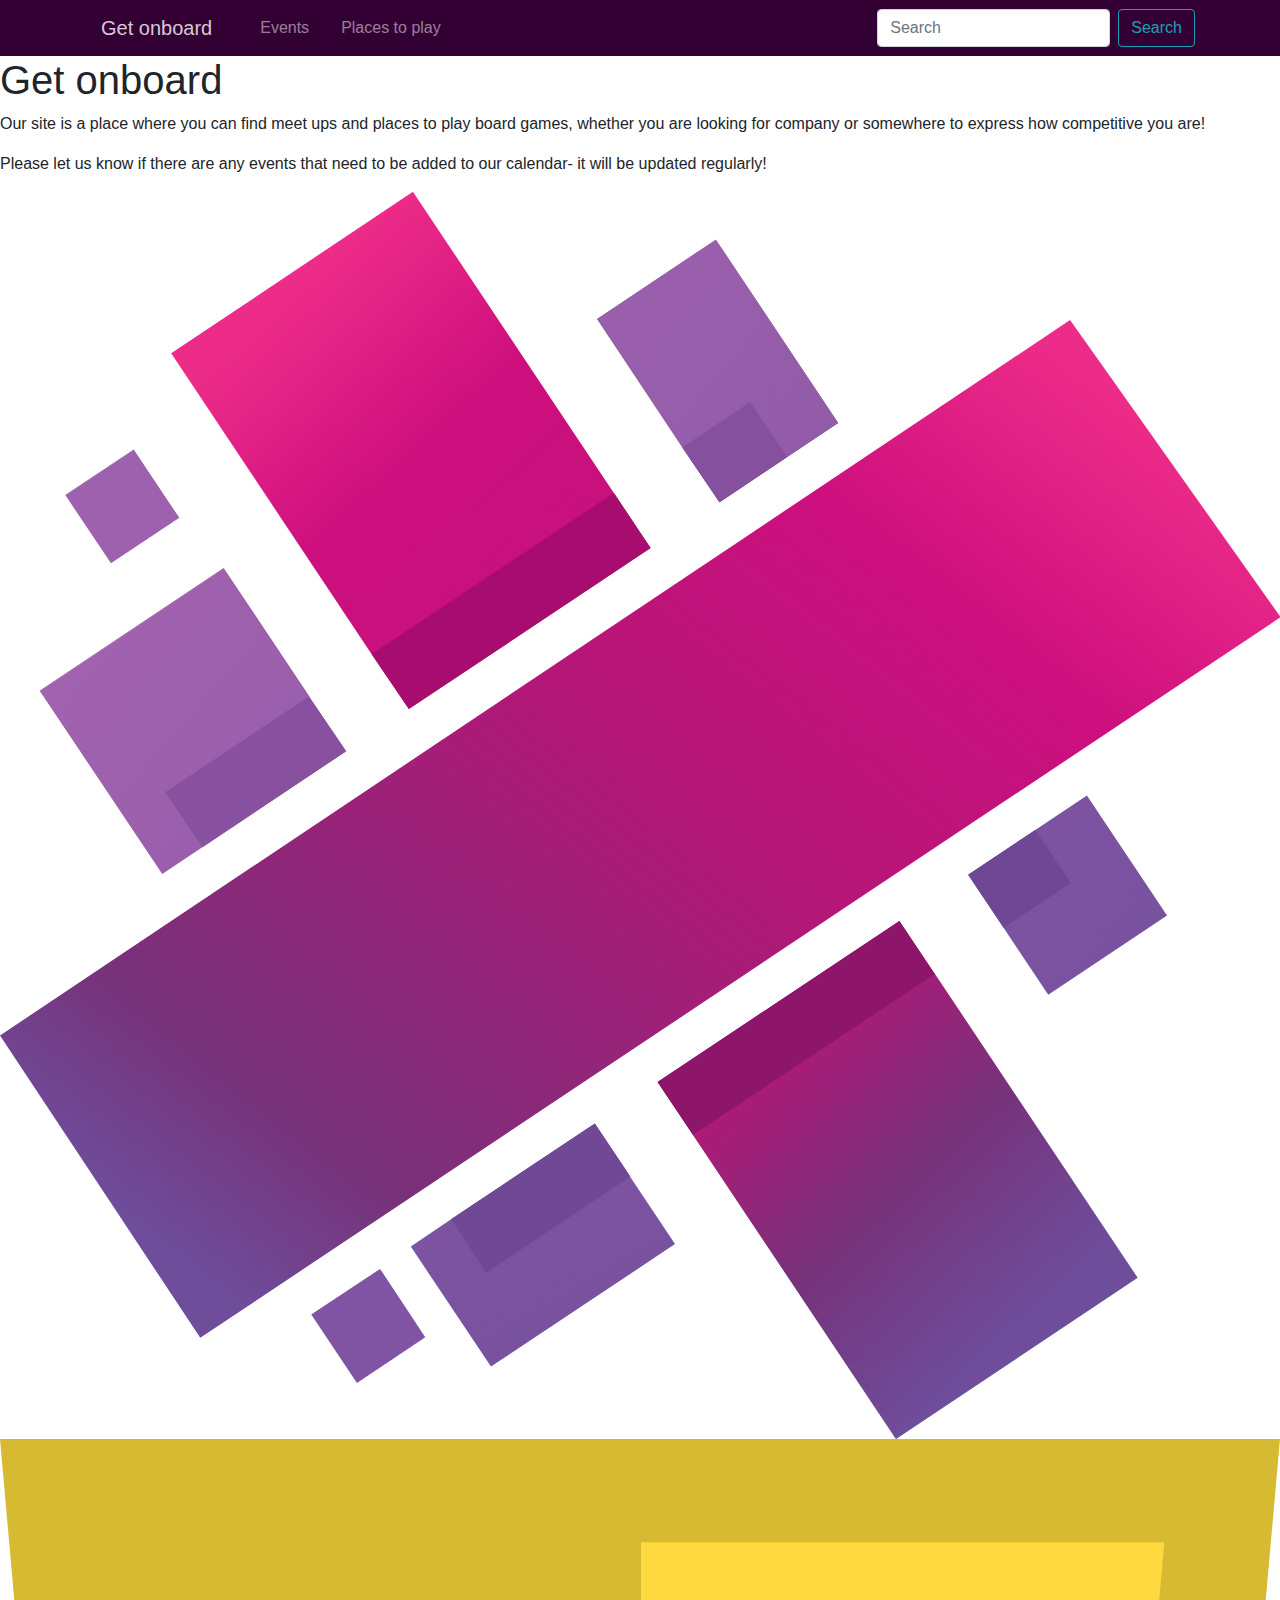
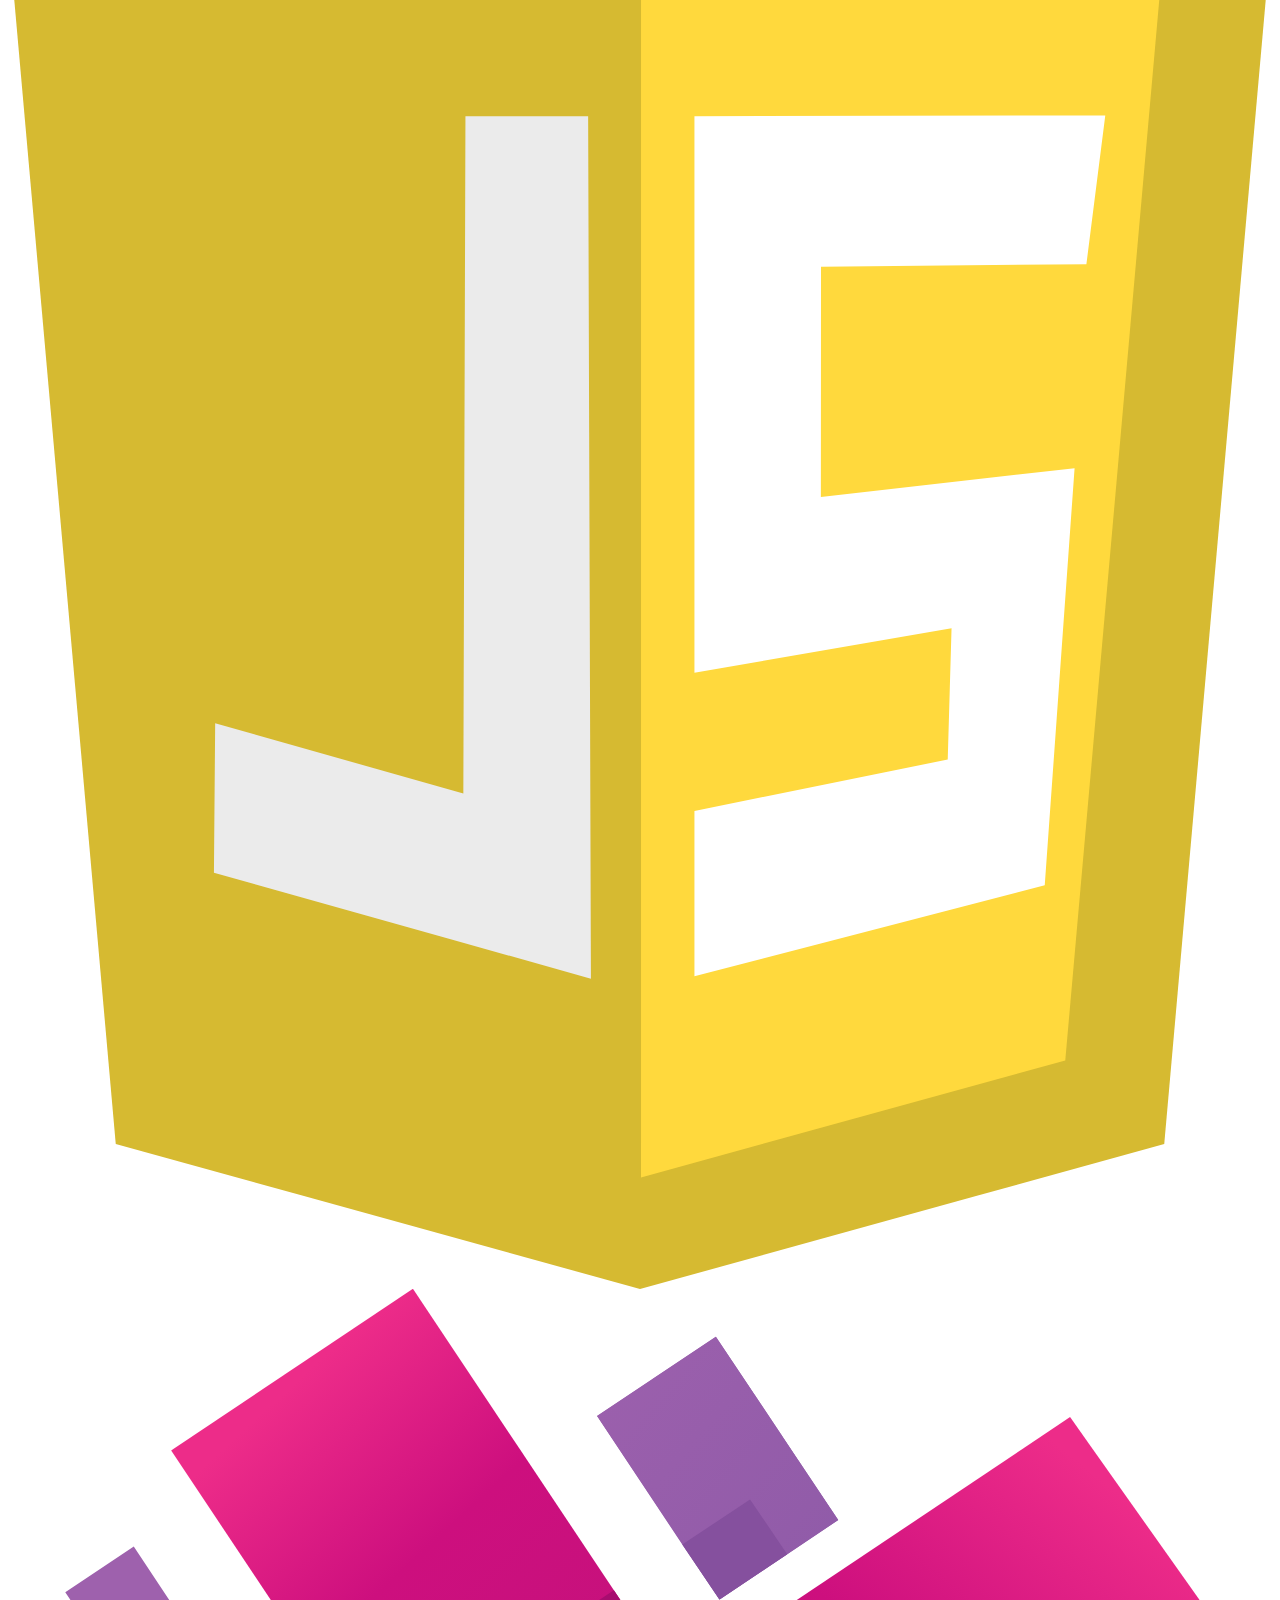
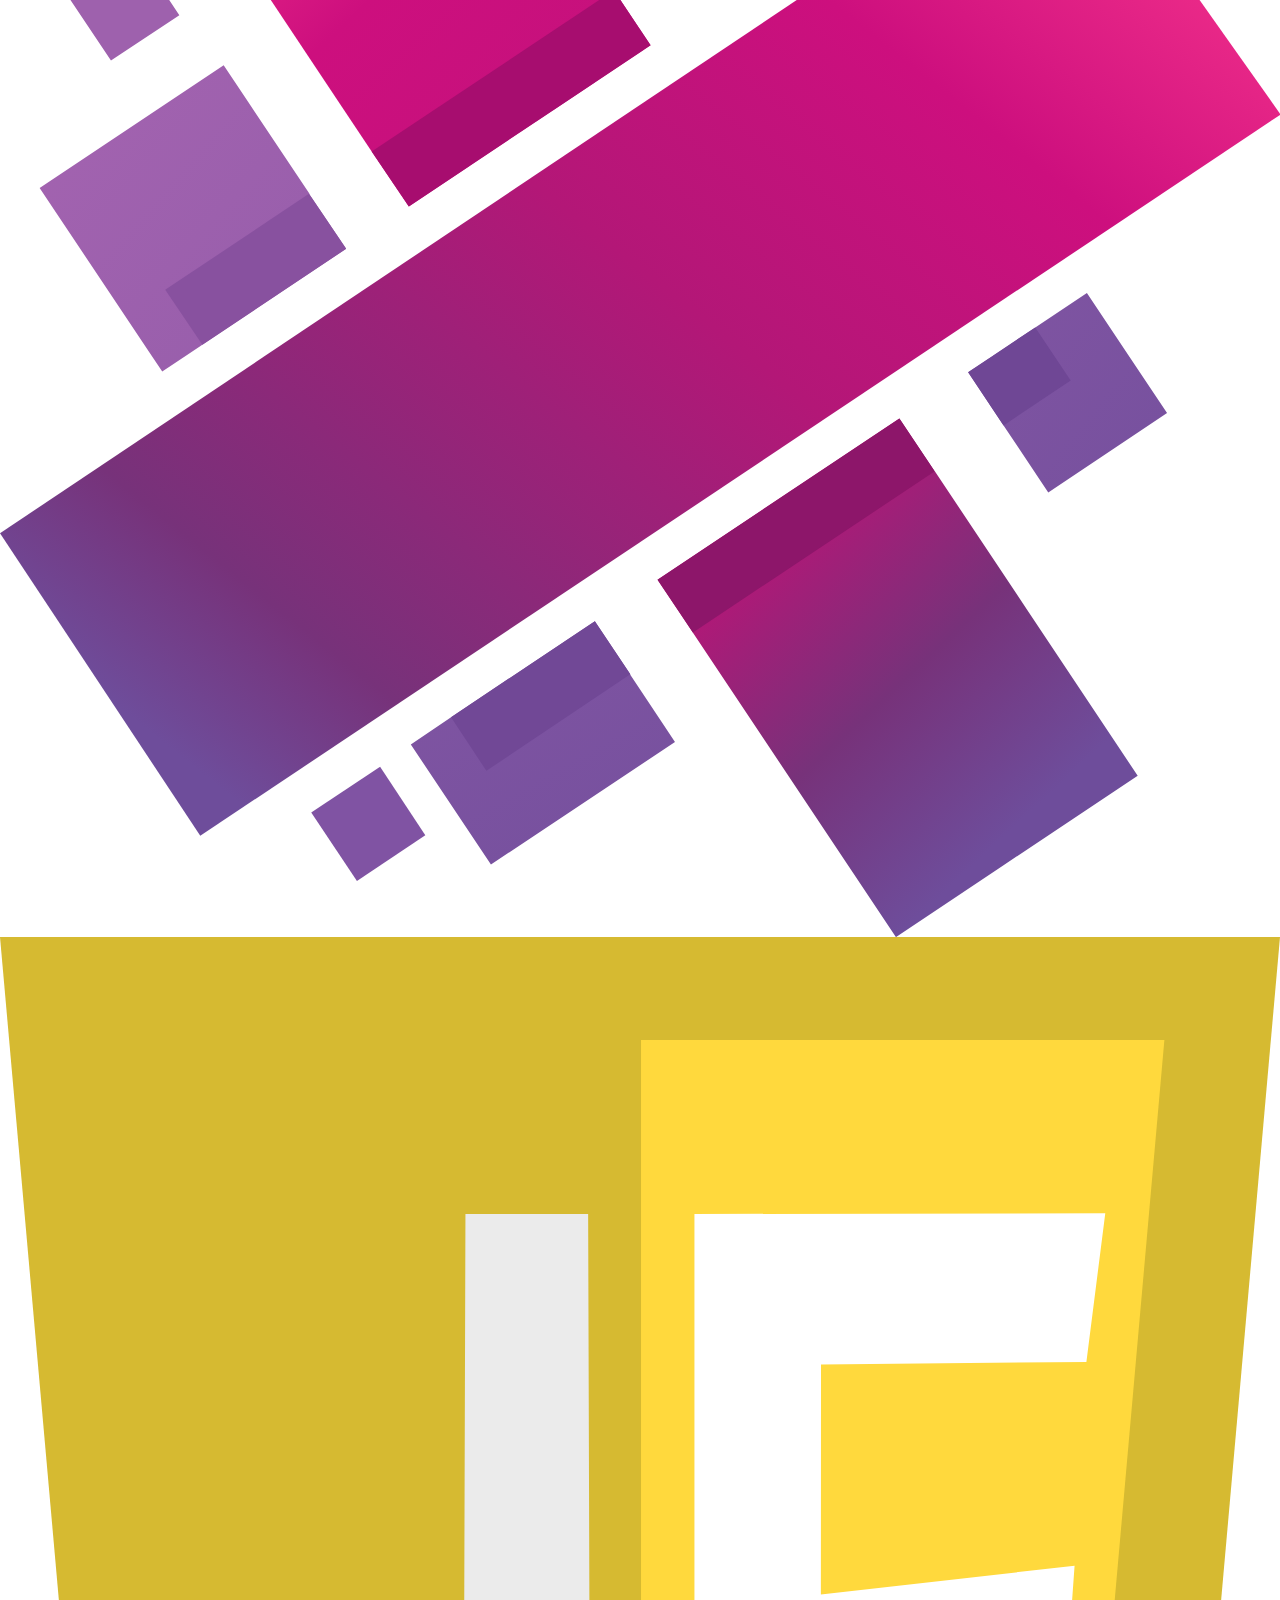
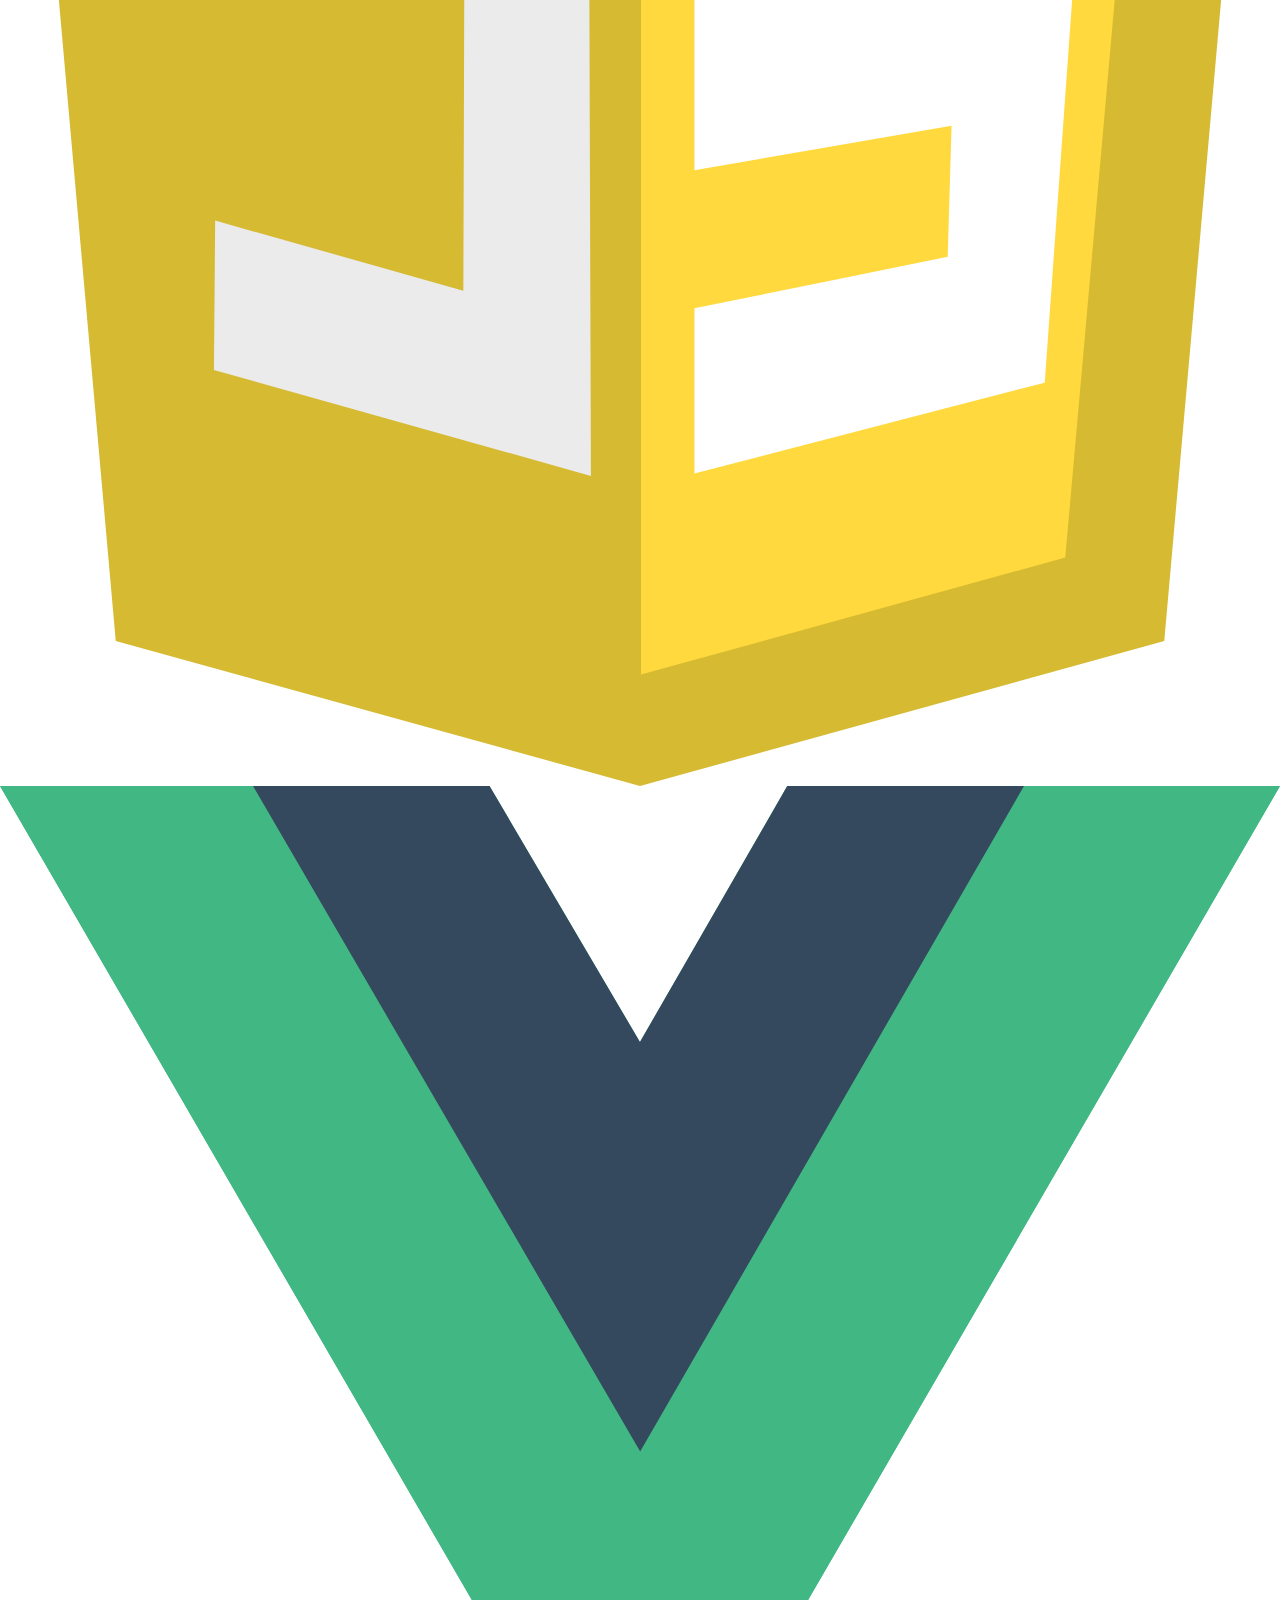
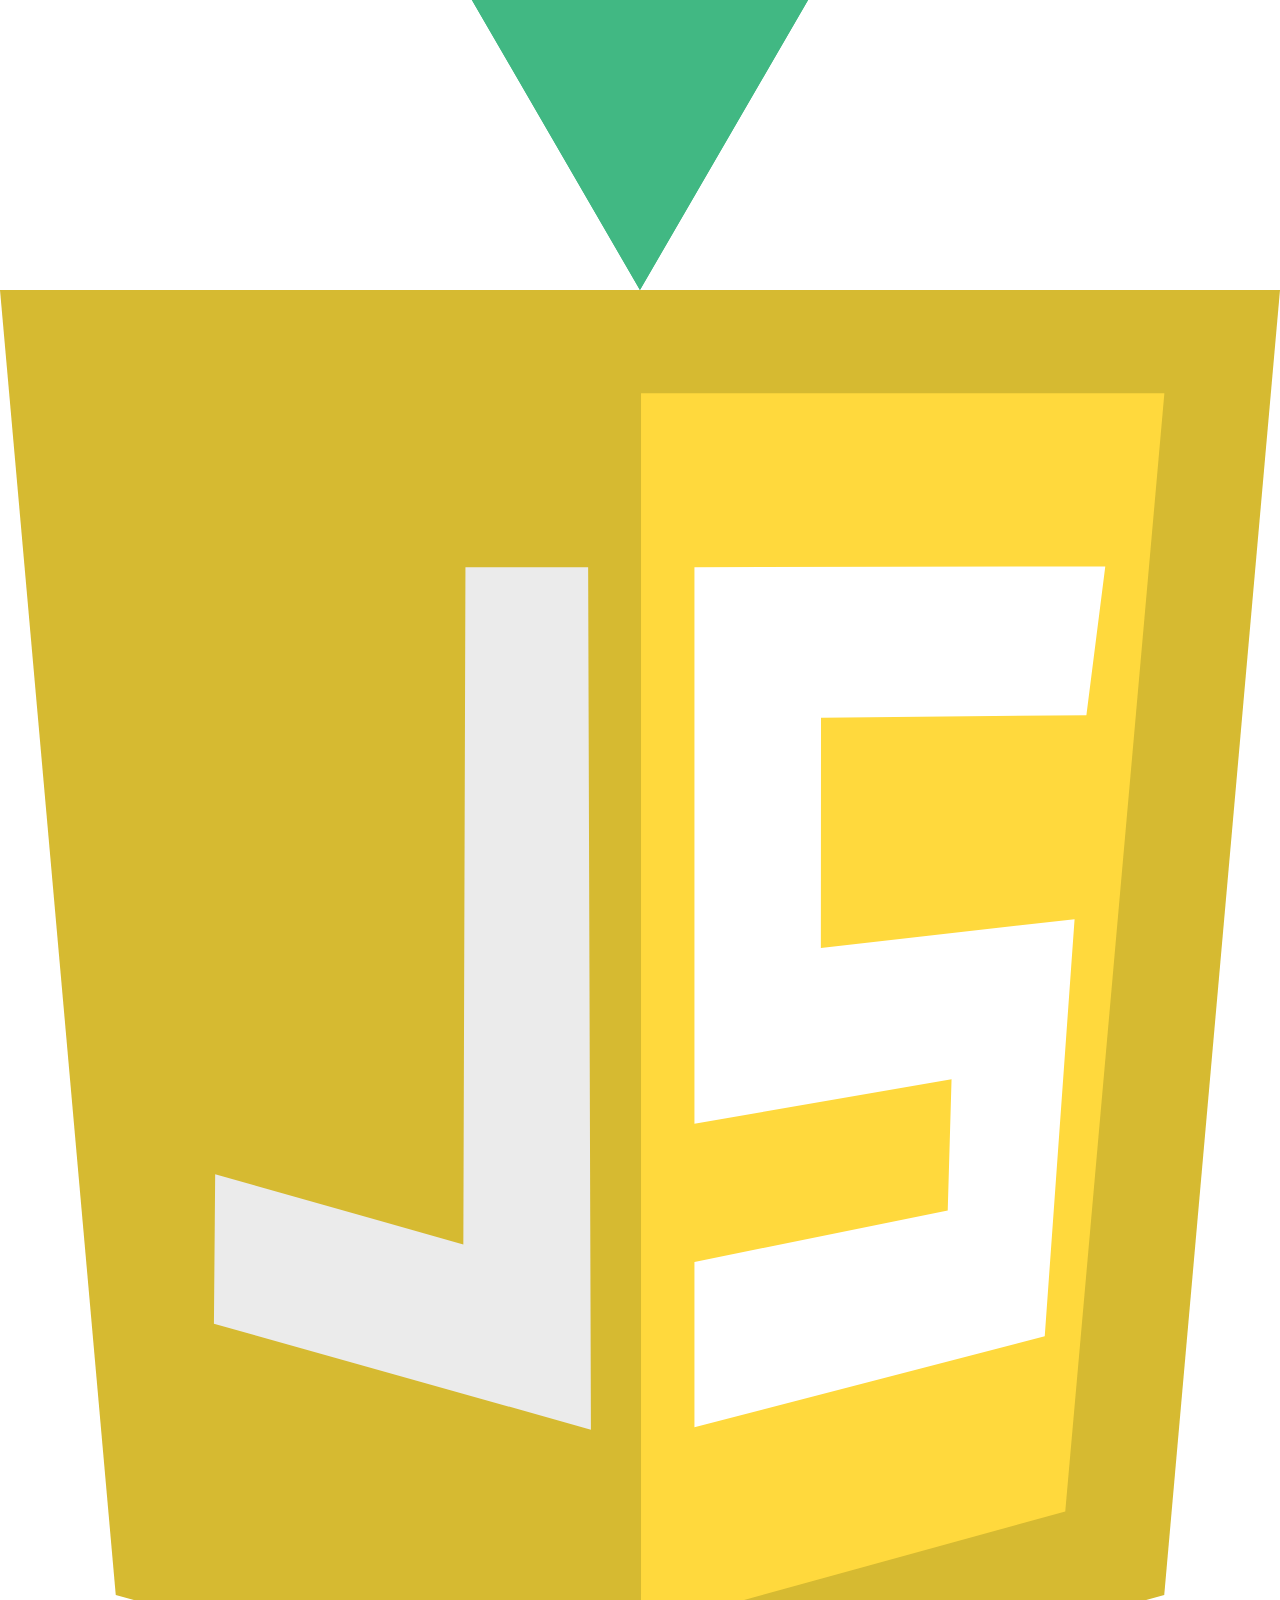
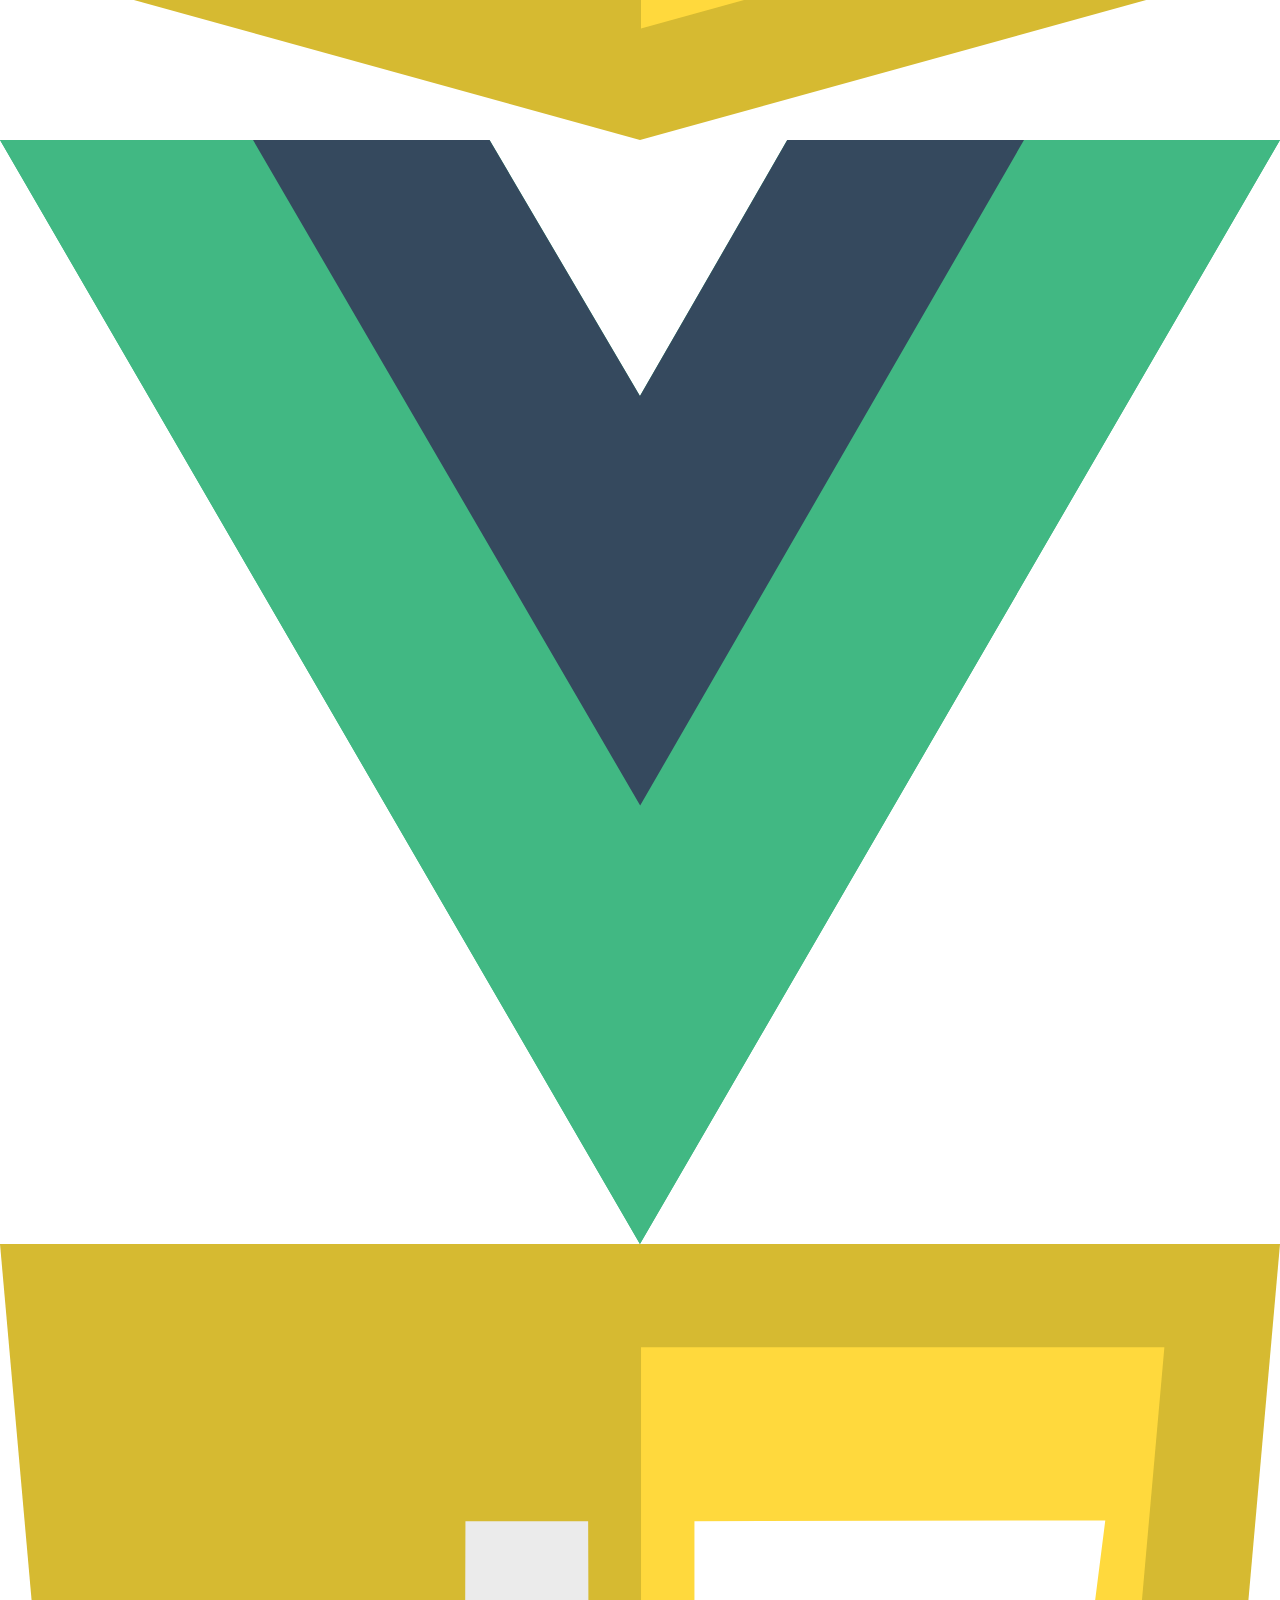
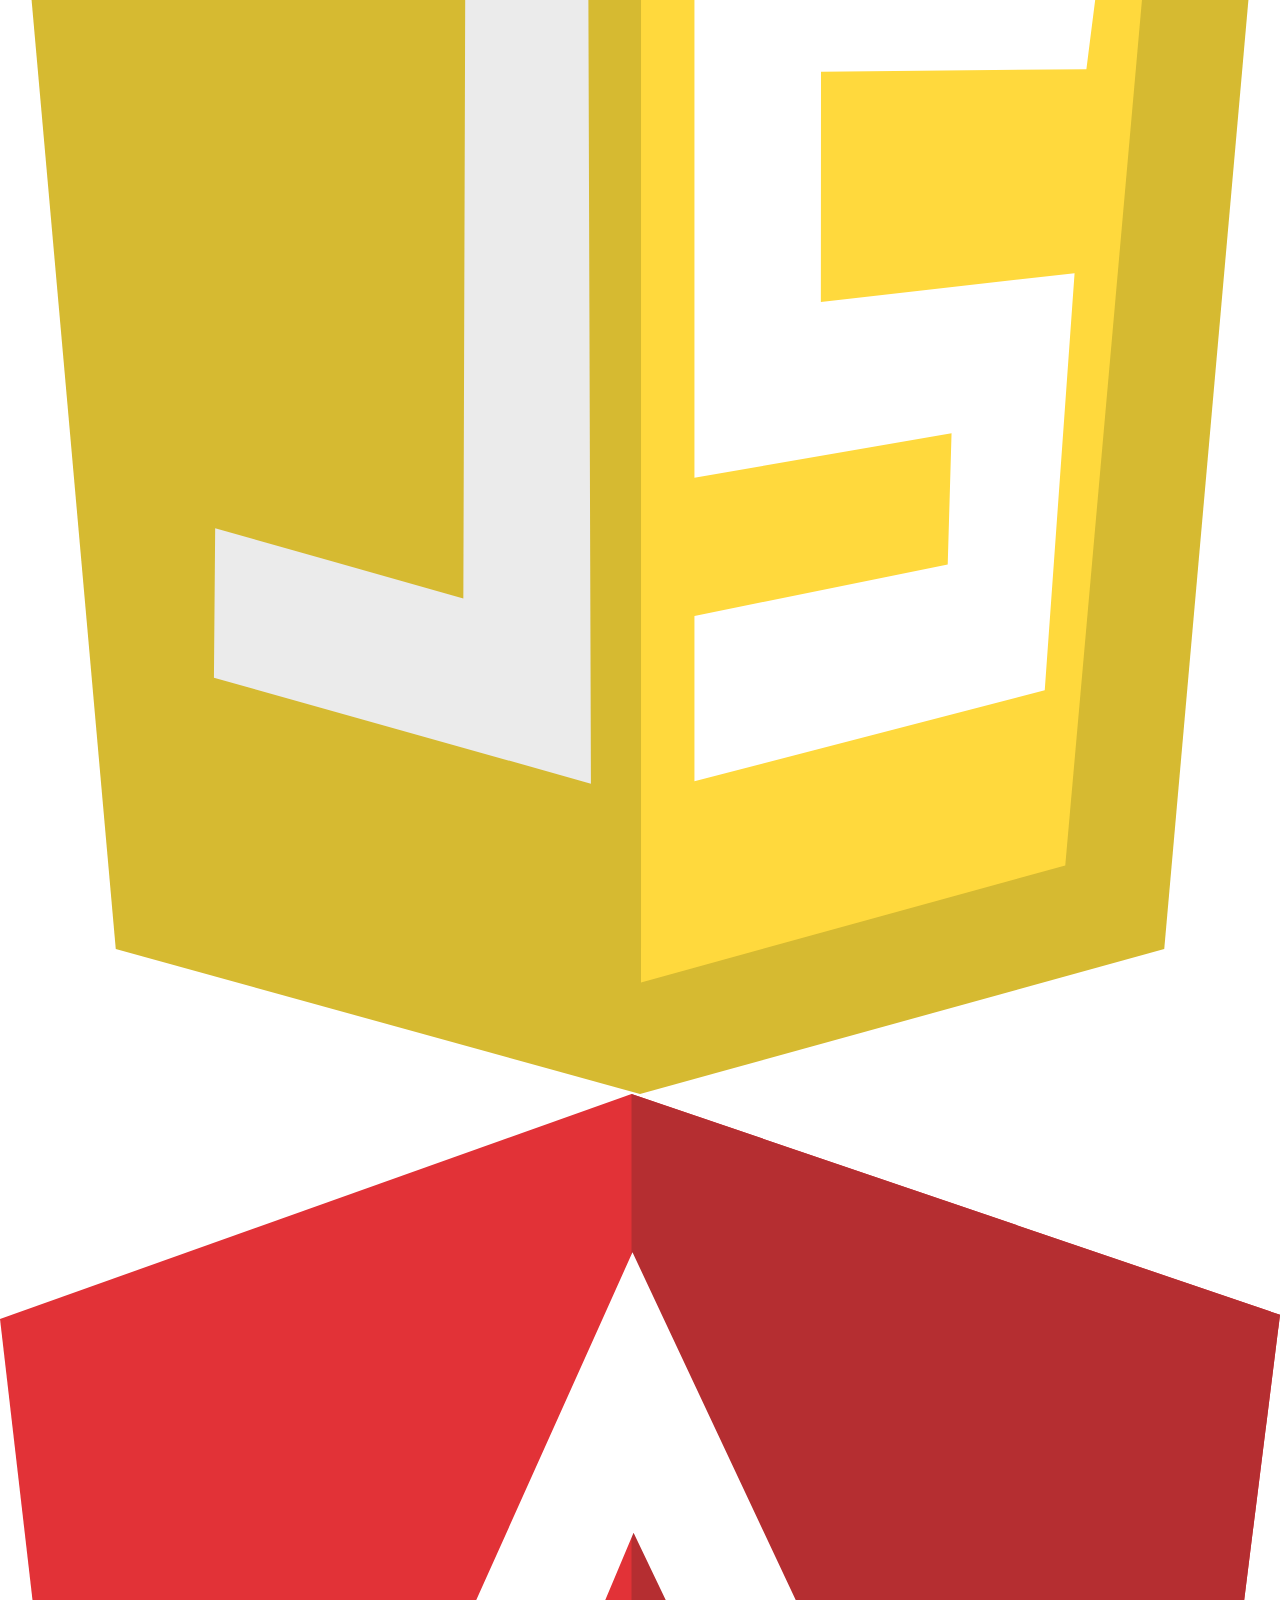
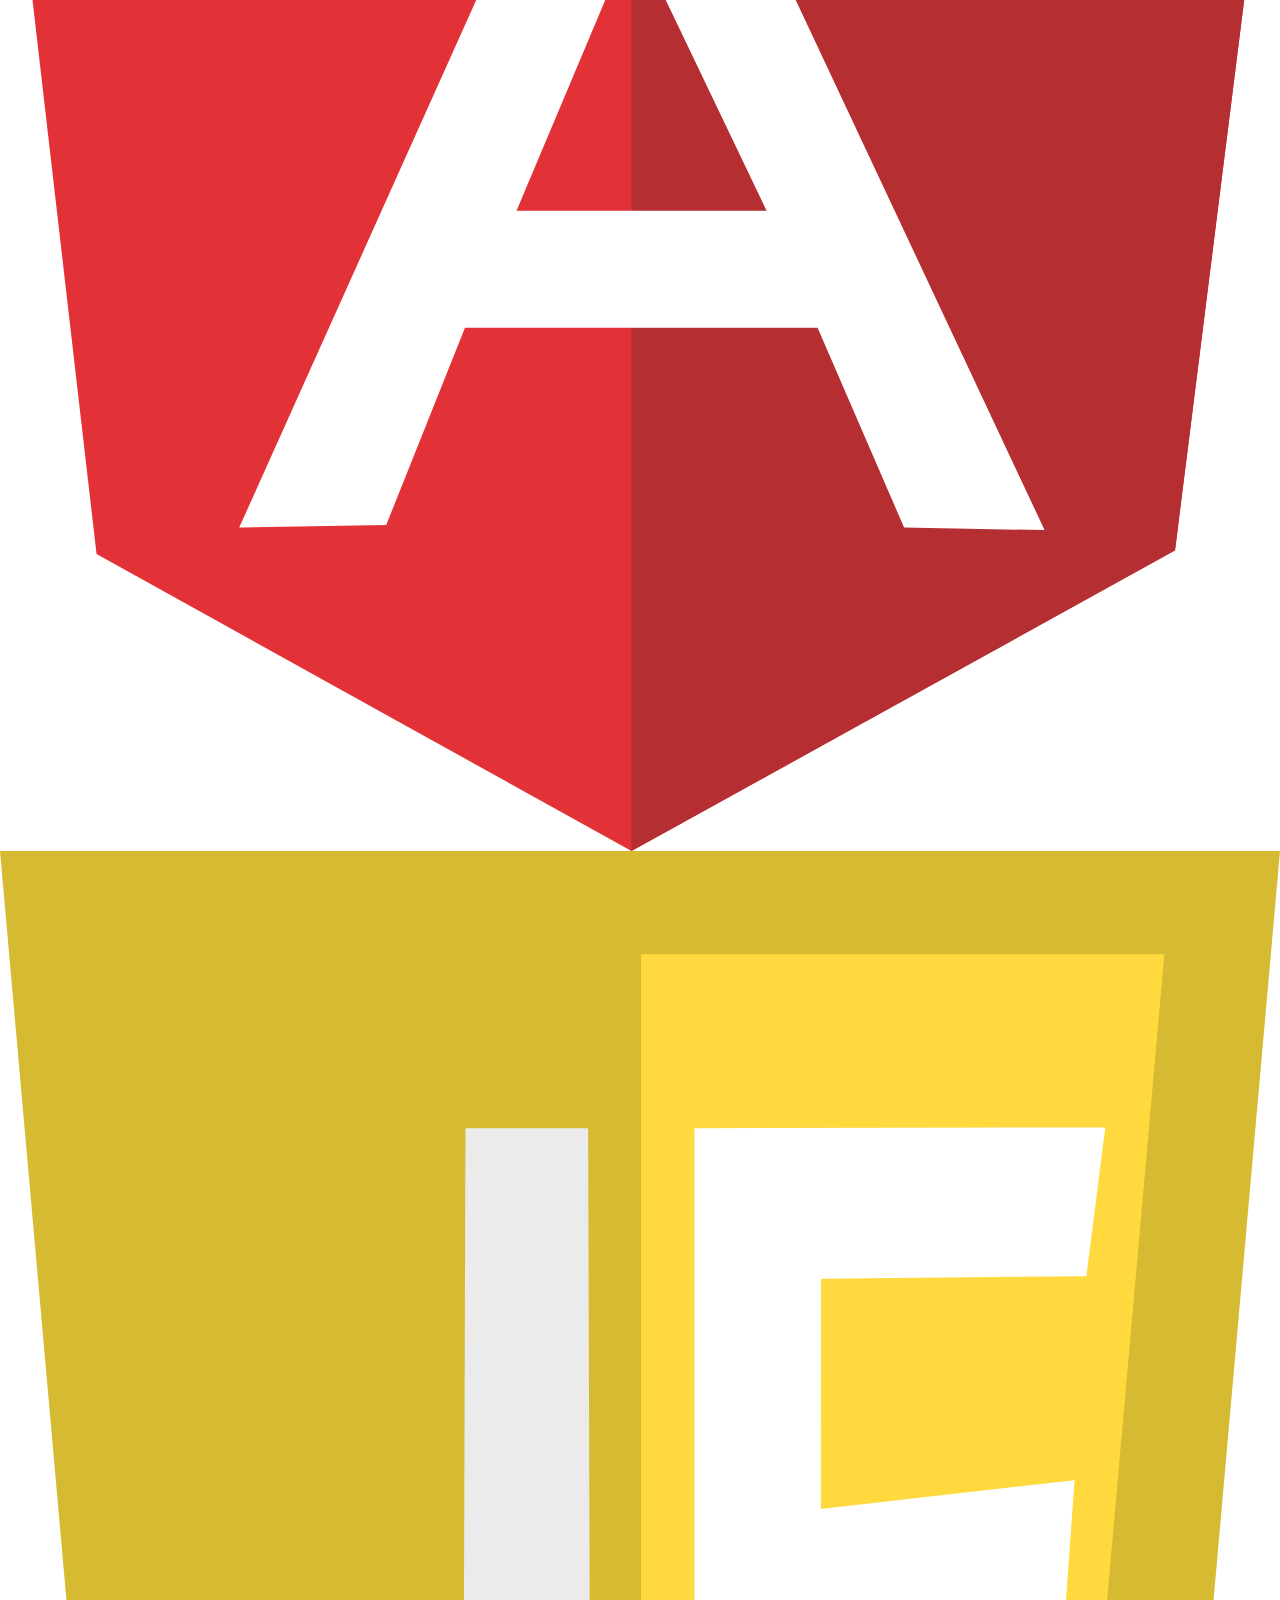
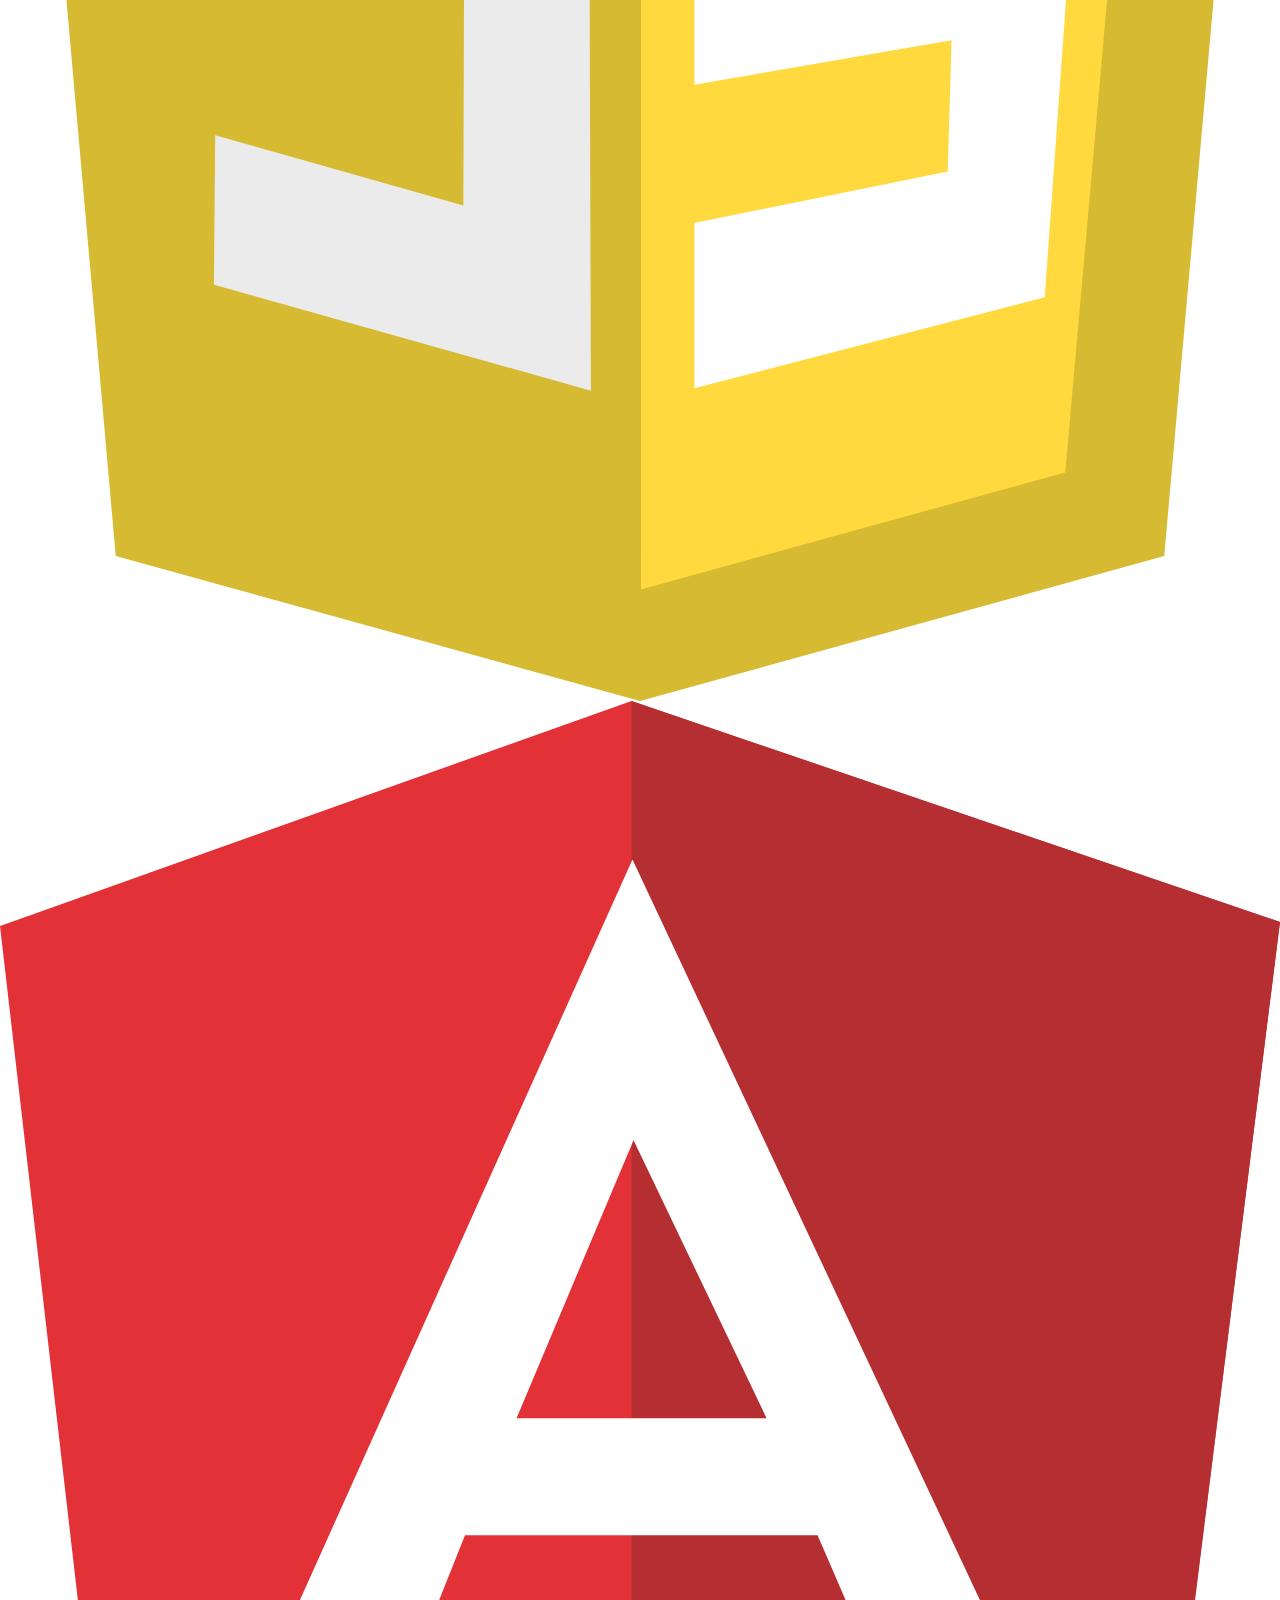
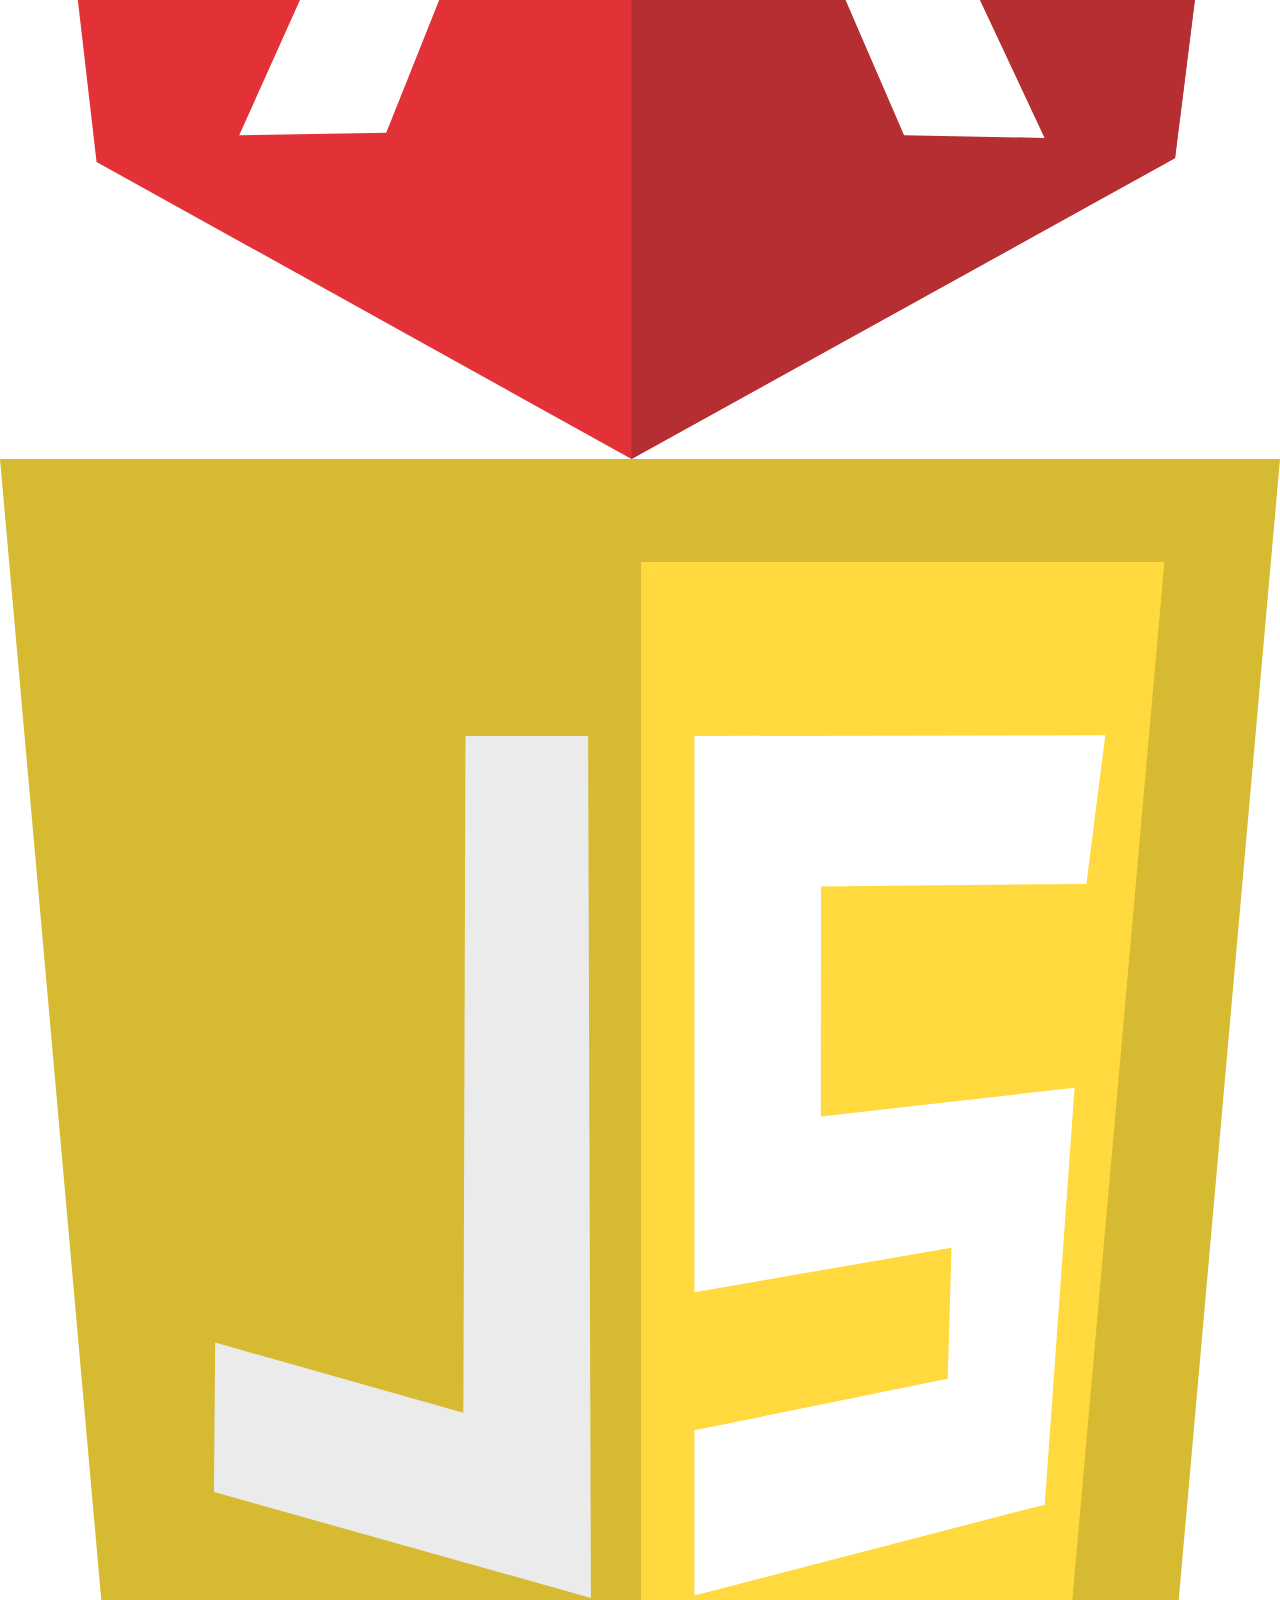
==== index.html @ aa737b7d "Game addition (memory) to home" ====
<!DOCTYPE html>
<html>
<head>

    <link rel="apple-touch-icon" sizes="180x180" href="../other resources/favicon_package_v0.16/apple-touch-icon.png">
    <link rel="icon" type="image/png" sizes="32x32" href="../other resources/favicon_package_v0.16/favicon-32x32.png">
    <link rel="icon" type="image/png" sizes="16x16" href="../other resources/favicon_package_v0.16/favicon-16x16.png">
    <link rel="manifest" href="../other resources/favicon_package_v0.16/site.webmanifest">
    <link rel="mask-icon" href="../other resources/favicon_package_v0.16/safari-pinned-tab.svg" color="#5bbad5">
        <meta name="msapplication-TileColor" content="#2b5797">
        <meta name="theme-color" content="#ffffff">

    <link rel="stylesheet" href="../css/bootstrap.css">
    <meta name="viewport" content="width=device-width, initial-scale=1">
    <link rel="stylesheet" href="../css/game.css">
    <link rel="stylesheet" href="../css/style.css">
  </head>
<header>

<nav class="navbar navbar-expand-md navbar-dark navbar-custom p-0">
        <div class="container">
      <a class="navbar-brand" href="index.html">Get onboard</a>
      <button class="navbar-toggler collapsed" type="button" data-toggle="collapse" data-target="#navbarColor01" aria-controls="navbarColor01" aria-expanded="false" aria-label="Toggle navigation">
        <span class="navbar-toggler-icon"></span>
      </button>

      <div class="navbar-collapse collapse" id="navbarColor01" style="">
        <ul class="navbar-nav mr-auto">
          </li>
          <li class="nav-item">
            <a class="nav-link" href="events.html">Events</a>
          </li>
          <li class="nav-item">
            <a class="nav-link" href="PlacesToPlay.html">Places to play</a>
          </li>
          <!--<li class="nav-item">
            <a class="nav-link" href="reviews.html">Reviews</a>
          </li>
          <li class="nav-item">
            <a class="nav-link" href="about.html">About</a>
          </li>-->
        </ul>
        <form class="form-inline">
          <input class="form-control mr-sm-2" type="search" placeholder="Search" aria-label="Search">
          <button class="btn btn-outline-info my-2 my-sm-0" type="submit">Search</button>
        </form>
      </div>
    </nav>
</nav>
</header>
  <title>Get onboard</title>
  <body>
    <h1>Get onboard</h1>
    <p>Our site is a place where you can find meet ups and places to play board games, whether you are looking for company or somewhere to express how competitive you are!</p>
      <p>Please let us know if there are any events that need to be added to our calendar- it will be updated regularly!</p>
    <section class="memory-game">
    <div class="memory-card" data-framework="aurelia">
      <img class="front-face" src="../images/aurelia.svg" alt="Aurelia" />
      <img class="back-face" src="../images/js-badge.svg" alt="JS Badge" />
    </div>
    <div class="memory-card" data-framework="aurelia">
      <img class="front-face" src="../images/aurelia.svg" alt="Aurelia" />
      <img class="back-face" src="../images/js-badge.svg" alt="JS Badge" />
    </div>

    <div class="memory-card" data-framework="vue">
      <img class="front-face" src="../images/vue.svg" alt="Vue" />
      <img class="back-face" src="../images/js-badge.svg" alt="JS Badge" />
    </div>
    <div class="memory-card" data-framework="vue">
      <img class="front-face" src="../images/vue.svg" alt="Vue" />
      <img class="back-face" src="../images/js-badge.svg" alt="JS Badge" />
    </div>

    <div class="memory-card" data-framework="angular">
      <img class="front-face" src="../images/angular.svg" alt="Angular" />
      <img class="back-face" src="../images/js-badge.svg" alt="JS Badge" />
    </div>
    <div class="memory-card" data-framework="angular">
      <img class="front-face" src="../images/angular.svg" alt="Angular" />
      <img class="back-face" src="../images/js-badge.svg" alt="JS Badge" />
    </div>

    <div class="memory-card" data-framework="ember">
      <img class="front-face" src="../images/ember.svg" alt="Ember" />
      <img class="back-face" src="../images/js-badge.svg" alt="JS Badge" />
    </div>
    <div class="memory-card" data-framework="ember">
      <img class="front-face" src="../images/ember.svg" alt="Ember" />
      <img class="back-face" src="../images/js-badge.svg" alt="JS Badge" />
    </div>

    <div class="memory-card" data-framework="backbone">
      <img class="front-face" src="../images/backbone.svg" alt="Backbone" />
      <img class="back-face" src="../images/js-badge.svg" alt="JS Badge" />
    </div>
    <div class="memory-card" data-framework="backbone">
      <img class="front-face" src="../images/backbone.svg" alt="Backbone" />
      <img class="back-face" src="../images/js-badge.svg" alt="JS Badge" />
    </div>

    <div class="memory-card" data-framework="react">
      <img class="front-face" src="../images/react.svg" alt="React" />
      <img class="back-face" src="../images/js-badge.svg" alt="JS Badge" />
    </div>
    <div class="memory-card" data-framework="react">
      <img class="front-face" src="../images/react.svg" alt="React" />
      <img class="back-face" src="../images/js-badge.svg" alt="JS Badge" />
    </div>


    <script src="https://code.jquery.com/jquery-3.3.1.slim.min.js"></script>
    <script src="../javascript/bootstrap.min.js"></script>
    <script src="../javascript/game.js"></script>
    </script>
  </section>

    </body>
</html>
---- css/style.css ----
/* change the background color */
.navbar-custom {
    background-color: #330033;
}
/* change the brand and text color */
.navbar-custom .navbar-brand,
.navbar-custom .navbar-text {
    color: rgba(255,255,255,.8);
    padding: 0.8rem 1rem;
}
/* change the link color and add padding for height */
.navbar-custom .navbar-nav .nav-link {
    color: rgba(255,255,255,.5);
    padding: 1rem 1rem;
}
/* change the color of active or hovered links */
.navbar-custom .nav-item.active .nav-link,
.navbar-custom .nav-item:hover .nav-link {
    color: #ffffff;
    background-color: #993366; /* add background-color to active links */
}
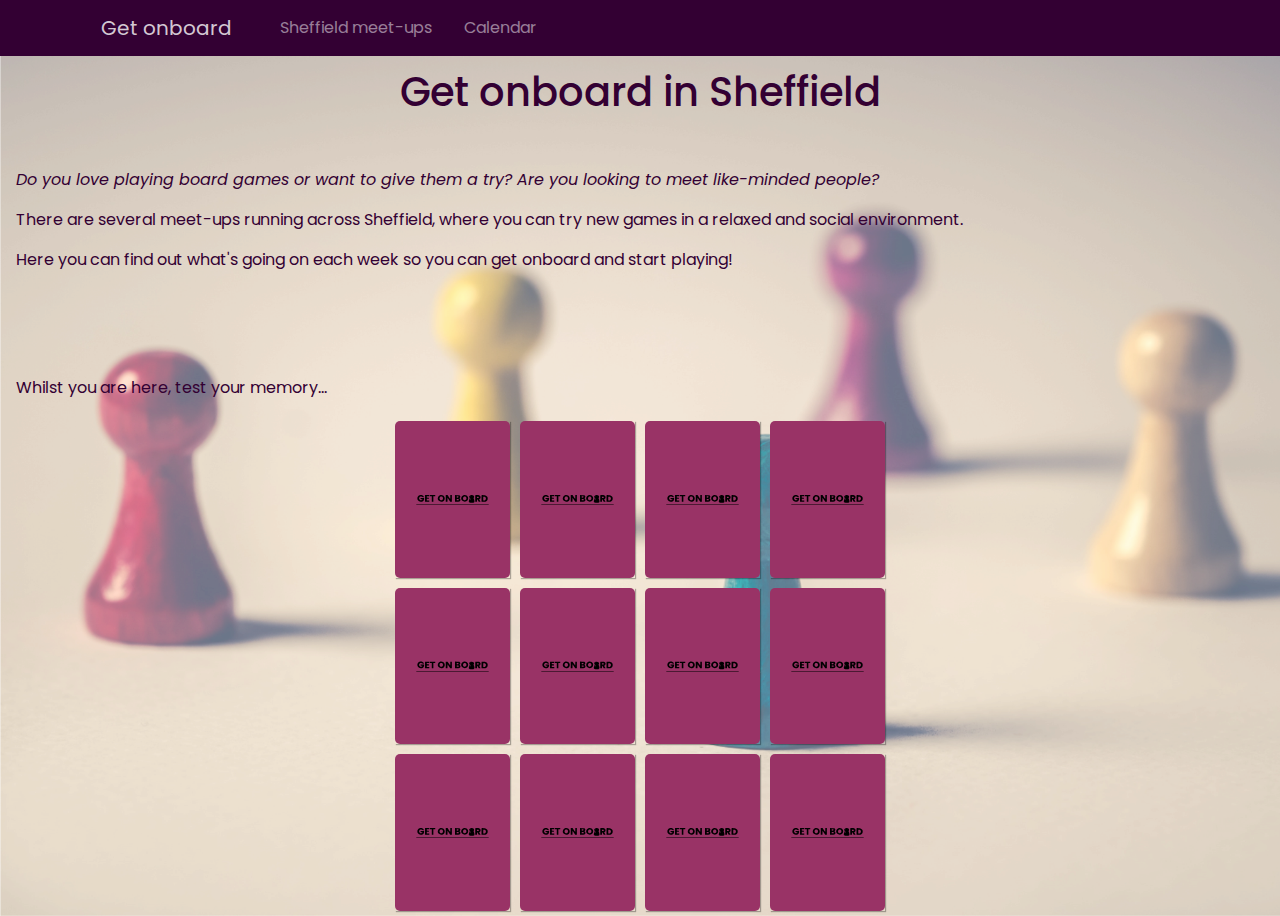
==== commit f42ac272: "Updated files" ====
--- a/index.html
+++ b/index.html
@@ -28,10 +28,10 @@
         <ul class="navbar-nav mr-auto">
           </li>
           <li class="nav-item">
-            <a class="nav-link" href="events.html">Events</a>
+            <a class="nav-link" href="Sheffield-meet-ups.html">Sheffield meet-ups</a>
           </li>
           <li class="nav-item">
-            <a class="nav-link" href="PlacesToPlay.html">Places to play</a>
+            <a class="nav-link" href="Calendar.html">Calendar</a>
           </li>
           <!--<li class="nav-item">
             <a class="nav-link" href="reviews.html">Reviews</a>
@@ -40,80 +40,83 @@
             <a class="nav-link" href="about.html">About</a>
           </li>-->
         </ul>
-        <form class="form-inline">
-          <input class="form-control mr-sm-2" type="search" placeholder="Search" aria-label="Search">
-          <button class="btn btn-outline-info my-2 my-sm-0" type="submit">Search</button>
-        </form>
       </div>
     </nav>
 </nav>
 </header>
   <title>Get onboard</title>
   <body>
-    <h1>Get onboard</h1>
-    <p>Our site is a place where you can find meet ups and places to play board games, whether you are looking for company or somewhere to express how competitive you are!</p>
-      <p>Please let us know if there are any events that need to be added to our calendar- it will be updated regularly!</p>
+    <h1>Get onboard in Sheffield</h1>
+    <br>
+    <p><i>Do you love playing board games or want to give them a try? Are you looking to meet like-minded people?</i></p>
+    <p>There are several meet-ups running across Sheffield, where you can try new games in a relaxed and social environment.</p>
+    <p>Here you can find out what's going on each week so you can get onboard and start playing!</p>
+    <br>
+    <br>
+    <br>
+    <p> Whilst you are here, test your memory...</p>
+
     <section class="memory-game">
-    <div class="memory-card" data-framework="aurelia">
-      <img class="front-face" src="../images/aurelia.svg" alt="Aurelia" />
-      <img class="back-face" src="../images/js-badge.svg" alt="JS Badge" />
+    <div class="memory-card" data-framework="board">
+      <img class="front-face" src="../images/board.svg" alt="Board" />
+      <img class="back-face" src="../images/logo4.svg" alt="logo4" />
     </div>
-    <div class="memory-card" data-framework="aurelia">
-      <img class="front-face" src="../images/aurelia.svg" alt="Aurelia" />
-      <img class="back-face" src="../images/js-badge.svg" alt="JS Badge" />
+    <div class="memory-card" data-framework="board">
+      <img class="front-face" src="../images/board.svg" alt="Board" />
+      <img class="back-face" src="../images/logo4.svg" alt="logo4" />
     </div>
 
-    <div class="memory-card" data-framework="vue">
-      <img class="front-face" src="../images/vue.svg" alt="Vue" />
-      <img class="back-face" src="../images/js-badge.svg" alt="JS Badge" />
+    <div class="memory-card" data-framework="dice">
+      <img class="front-face" src="../images/dice.png.svg" alt="Dice" />
+      <img class="back-face" src="../images/logo4.svg" alt="logo4" />
     </div>
-    <div class="memory-card" data-framework="vue">
-      <img class="front-face" src="../images/vue.svg" alt="Vue" />
-      <img class="back-face" src="../images/js-badge.svg" alt="JS Badge" />
+    <div class="memory-card" data-framework="dice">
+      <img class="front-face" src="../images/dice.png.svg" alt="Dice" />
+      <img class="back-face" src="../images/logo4.svg" alt="logo4" />
     </div>
 
-    <div class="memory-card" data-framework="angular">
-      <img class="front-face" src="../images/angular.svg" alt="Angular" />
-      <img class="back-face" src="../images/js-badge.svg" alt="JS Badge" />
+    <div class="memory-card" data-framework="card">
+      <img class="front-face" src="../images/card.svg" alt="Card" />
+      <img class="back-face" src="../images/logo4.svg" alt="logo4" />
     </div>
-    <div class="memory-card" data-framework="angular">
-      <img class="front-face" src="../images/angular.svg" alt="Angular" />
-      <img class="back-face" src="../images/js-badge.svg" alt="JS Badge" />
+    <div class="memory-card" data-framework="card">
+      <img class="front-face" src="../images/card.svg" alt="Card" />
+      <img class="back-face" src="../images/logo4.svg" alt="logo4" />
     </div>
 
     <div class="memory-card" data-framework="ember">
       <img class="front-face" src="../images/ember.svg" alt="Ember" />
-      <img class="back-face" src="../images/js-badge.svg" alt="JS Badge" />
+      <img class="back-face" src="../images/logo4.svg" alt="logo4" />
     </div>
     <div class="memory-card" data-framework="ember">
       <img class="front-face" src="../images/ember.svg" alt="Ember" />
-      <img class="back-face" src="../images/js-badge.svg" alt="JS Badge" />
+      <img class="back-face" src="../images/logo4.svg" alt="logo4" />
     </div>
 
-    <div class="memory-card" data-framework="backbone">
-      <img class="front-face" src="../images/backbone.svg" alt="Backbone" />
-      <img class="back-face" src="../images/js-badge.svg" alt="JS Badge" />
+    <div class="memory-card" data-framework="dominos">
+      <img class="front-face" src="../images/Dominos.svg" alt="Dominos" />
+      <img class="back-face" src="../images/logo4.svg" alt="logo4" />
     </div>
-    <div class="memory-card" data-framework="backbone">
-      <img class="front-face" src="../images/backbone.svg" alt="Backbone" />
-      <img class="back-face" src="../images/js-badge.svg" alt="JS Badge" />
+    <div class="memory-card" data-framework="dominos">
+      <img class="front-face" src="../images/Dominos.svg" alt="Dominos" />
+      <img class="back-face" src="../images/logo4.svg" alt="logo4" />
     </div>
 
-    <div class="memory-card" data-framework="react">
-      <img class="front-face" src="../images/react.svg" alt="React" />
-      <img class="back-face" src="../images/js-badge.svg" alt="JS Badge" />
+    <div class="memory-card" data-framework="chess">
+      <img class="front-face" src="../images/Chess.svg" alt="Chess" />
+      <img class="back-face" src="../images/logo4.svg" alt="logo4" />
     </div>
-    <div class="memory-card" data-framework="react">
-      <img class="front-face" src="../images/react.svg" alt="React" />
-      <img class="back-face" src="../images/js-badge.svg" alt="JS Badge" />
+
+    <div class="memory-card" data-framework="chess">
+      <img class="front-face" src="../images/Chess.svg" alt="Chess" />
+      <img class="back-face" src="../images/logo4.svg" alt="logo4" />
     </div>
 
 
-    <script src="https://code.jquery.com/jquery-3.3.1.slim.min.js"></script>
-    <script src="../javascript/bootstrap.min.js"></script>
-    <script src="../javascript/game.js"></script>
-    </script>
-  </section>
-
-    </body>
+      <script src="https://code.jquery.com/jquery-3.3.1.slim.min.js"></script>
+      <script src="../javascript/bootstrap.min.js"></script>
+      <script src="../javascript/game.js"></script>
+   </script>
+ </section>
+</body>
 </html>
--- a/css/game.css
+++ b/css/game.css
@@ -0,0 +1,57 @@
+/*https://github.com/code-sketch/memory-game*/
+* {
+padding: 0;
+margin: 0;
+box-sizing: border-box;
+}
+.section {
+  height: 100vh;
+  display: flex;
+  background: #993366;
+}
+
+.memory-game {
+  width: 500px;
+  height: 500px;
+  margin: auto;
+  display: flex;
+  flex-wrap: wrap;
+  perspective: 1000px;
+}
+
+.memory-card {
+  width: calc(25% - 10px);
+  height: calc(33.333% - 10px);
+  margin: 5px;
+  position: relative;
+  transform: scale(1);
+  transform-style: preserve-3d;
+  transition: transform .5s;
+  box-shadow: 1px 1px 1px rgba(0,0,0,.3);
+  transform: scale(1);
+
+}
+
+.memory-card:active {
+  transform: scale(0.97);
+  transition: transform .2s;
+}
+
+.memory-card.flip {
+  transform: rotateY(180deg);
+}
+
+.front-face,
+.back-face {
+  width: 100%;
+  height: 100%;
+  padding: 20px;
+  position: absolute;
+  border-radius: 5px;
+  background: #993366;
+  backface-visibility: hidden;
+}
+
+.front-face {
+  transform: rotateY(180deg);
+}
--- a/css/style.css
+++ b/css/style.css
@@ -1,21 +1,92 @@
+@import url('https://fonts.googleapis.com/css?family=Poppins');
 /* change the background color */
 .navbar-custom {
     background-color: #330033;
+    font-family: Poppins;
 }
 /* change the brand and text color */
 .navbar-custom .navbar-brand,
 .navbar-custom .navbar-text {
     color: rgba(255,255,255,.8);
     padding: 0.8rem 1rem;
+    font-family: Poppins;
 }
 /* change the link color and add padding for height */
 .navbar-custom .navbar-nav .nav-link {
     color: rgba(255,255,255,.5);
     padding: 1rem 1rem;
+    font-family: Poppins;
 }
 /* change the color of active or hovered links */
 .navbar-custom .nav-item.active .nav-link,
 .navbar-custom .nav-item:hover .nav-link {
     color: #ffffff;
     background-color: #993366; /* add background-color to active links */
+    font-family: Poppins;
 }
+.title {
+  margin: 0.3em;
+  text-align: center;
+  font-family: Poppins;
+}
+.calendar {
+  text-align: center;
+  font-family: Poppins;
+}
+  .map {
+    margin: 1em;
+    font-family: Poppins;
+    text-align: center;
+}
+h1 {
+  margin: 0.3em;
+  font-family: Poppins;
+  color: #330033;
+  text-align: center;
+}
+h2 {
+margin: 0.6em
+font-family: Poppins;
+color: #330033;
+}
+.link {
+  margin: 1em;
+  font-size: 20px;
+  font-family: Poppins;
+  color: #330033;
+}
+.heading {
+  margin: 1em;
+  font-size: 24px;
+  font-family: Poppins;
+  color: #330033;
+}
+
+p {
+  margin: 1em;
+  font-size: 20px
+  font-family: Poppins;
+  color: #330033;
+  text-align: left;
+}
+body {
+  background-image: url("../images/colourfulEdit.png");
+  background-repeat: no-repeat;
+  background-size: cover;
+  margin: 0px;
+  padding: 0px;
+  font-family: Poppins;
+  color: #330033;
+}
+h2 {
+  margin: 0.45em;
+}
+h5 {
+  margin: 0.8em;
+  font-weight: bold;
+}
+h6 {
+  text-align: center;
+  font-family: Poppins;
+  color: #330033;
+}
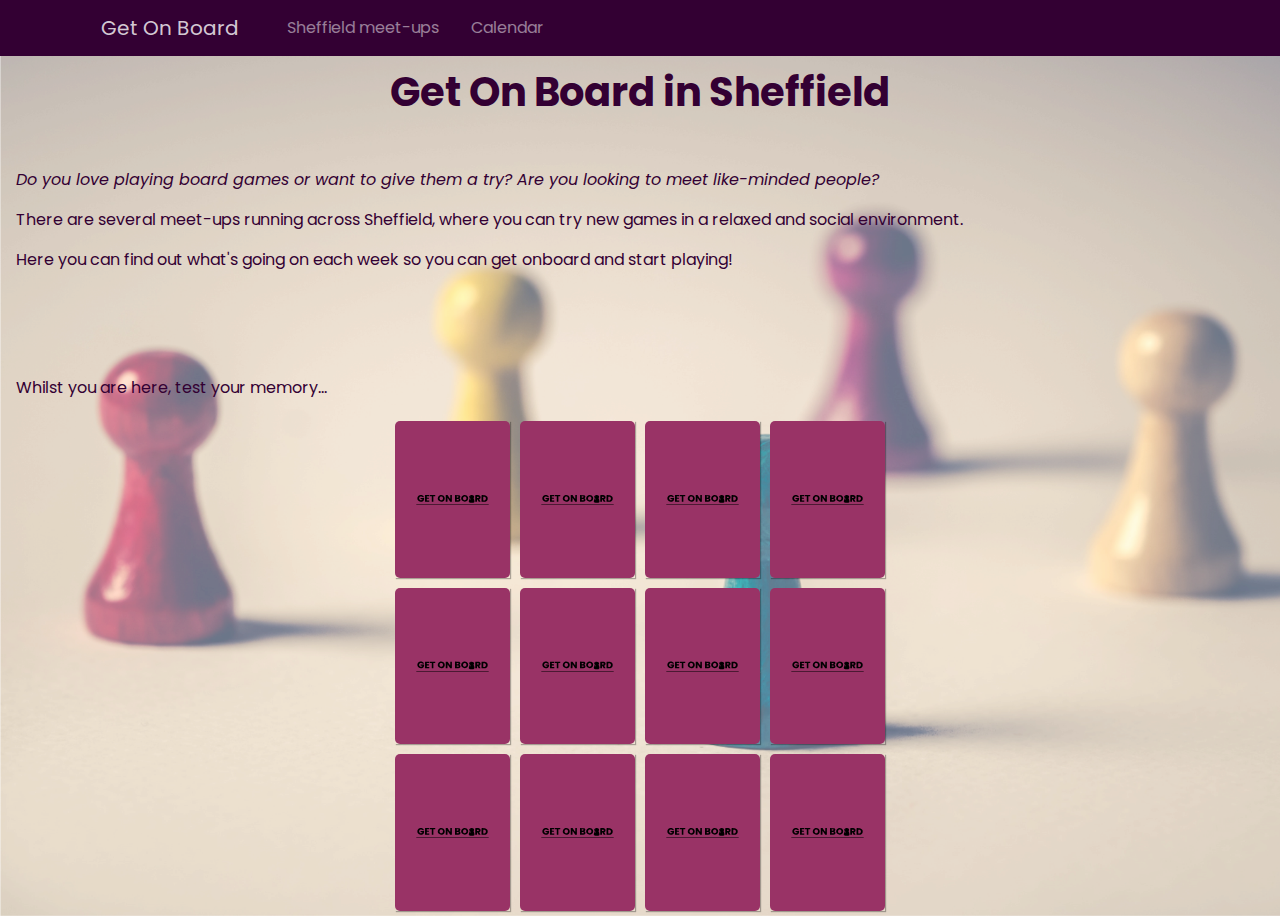
==== commit 42091f4e: "Add files via upload" ====
--- a/index.html
+++ b/index.html
@@ -19,7 +19,7 @@
 
 <nav class="navbar navbar-expand-md navbar-dark navbar-custom p-0">
         <div class="container">
-      <a class="navbar-brand" href="index.html">Get onboard</a>
+      <a class="navbar-brand" href="index.html">Get On Board</a>
       <button class="navbar-toggler collapsed" type="button" data-toggle="collapse" data-target="#navbarColor01" aria-controls="navbarColor01" aria-expanded="false" aria-label="Toggle navigation">
         <span class="navbar-toggler-icon"></span>
       </button>
@@ -44,9 +44,9 @@
     </nav>
 </nav>
 </header>
-  <title>Get onboard</title>
+  <title>Get On Board</title>
   <body>
-    <h1>Get onboard in Sheffield</h1>
+    <h1><b>Get On Board in Sheffield</b></h1>
     <br>
     <p><i>Do you love playing board games or want to give them a try? Are you looking to meet like-minded people?</i></p>
     <p>There are several meet-ups running across Sheffield, where you can try new games in a relaxed and social environment.</p>
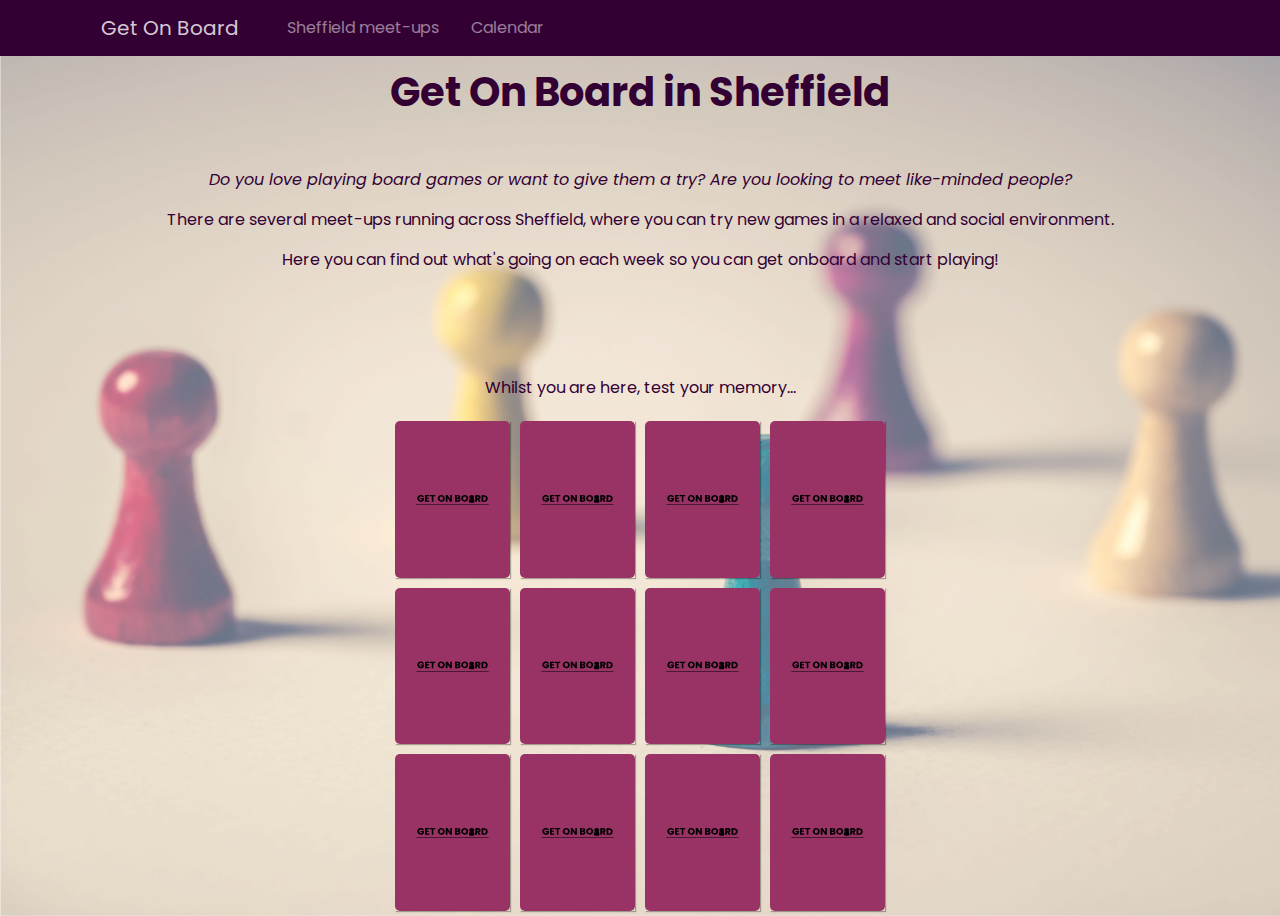
==== commit 0cb375a3: "Add files via upload" ====
--- a/index.html
+++ b/index.html
@@ -19,7 +19,7 @@
 
 <nav class="navbar navbar-expand-md navbar-dark navbar-custom p-0">
         <div class="container">
-      <a class="navbar-brand" href="index.html">Get On Board</a>
+      <a class="navbar-brand" href="../index.html">Get On Board</a>
       <button class="navbar-toggler collapsed" type="button" data-toggle="collapse" data-target="#navbarColor01" aria-controls="navbarColor01" aria-expanded="false" aria-label="Toggle navigation">
         <span class="navbar-toggler-icon"></span>
       </button>
--- a/css/style.css
+++ b/css/style.css
@@ -49,11 +49,11 @@
 font-family: Poppins;
 color: #330033;
 }
-.link {
+.link a {
   margin: 1em;
-  font-size: 20px;
+  font-size: 15px;
   font-family: Poppins;
-  color: #330033;
+  color: #993366;
 }
 .heading {
   margin: 1em;
@@ -67,7 +67,7 @@
   font-size: 20px
   font-family: Poppins;
   color: #330033;
-  text-align: left;
+  text-align: center;
 }
 body {
   background-image: url("../images/colourfulEdit.png");
@@ -77,6 +77,7 @@
   padding: 0px;
   font-family: Poppins;
   color: #330033;
+  cursor:  url('../images/Dominosmall.png'), auto;
 }
 h2 {
   margin: 0.45em;
